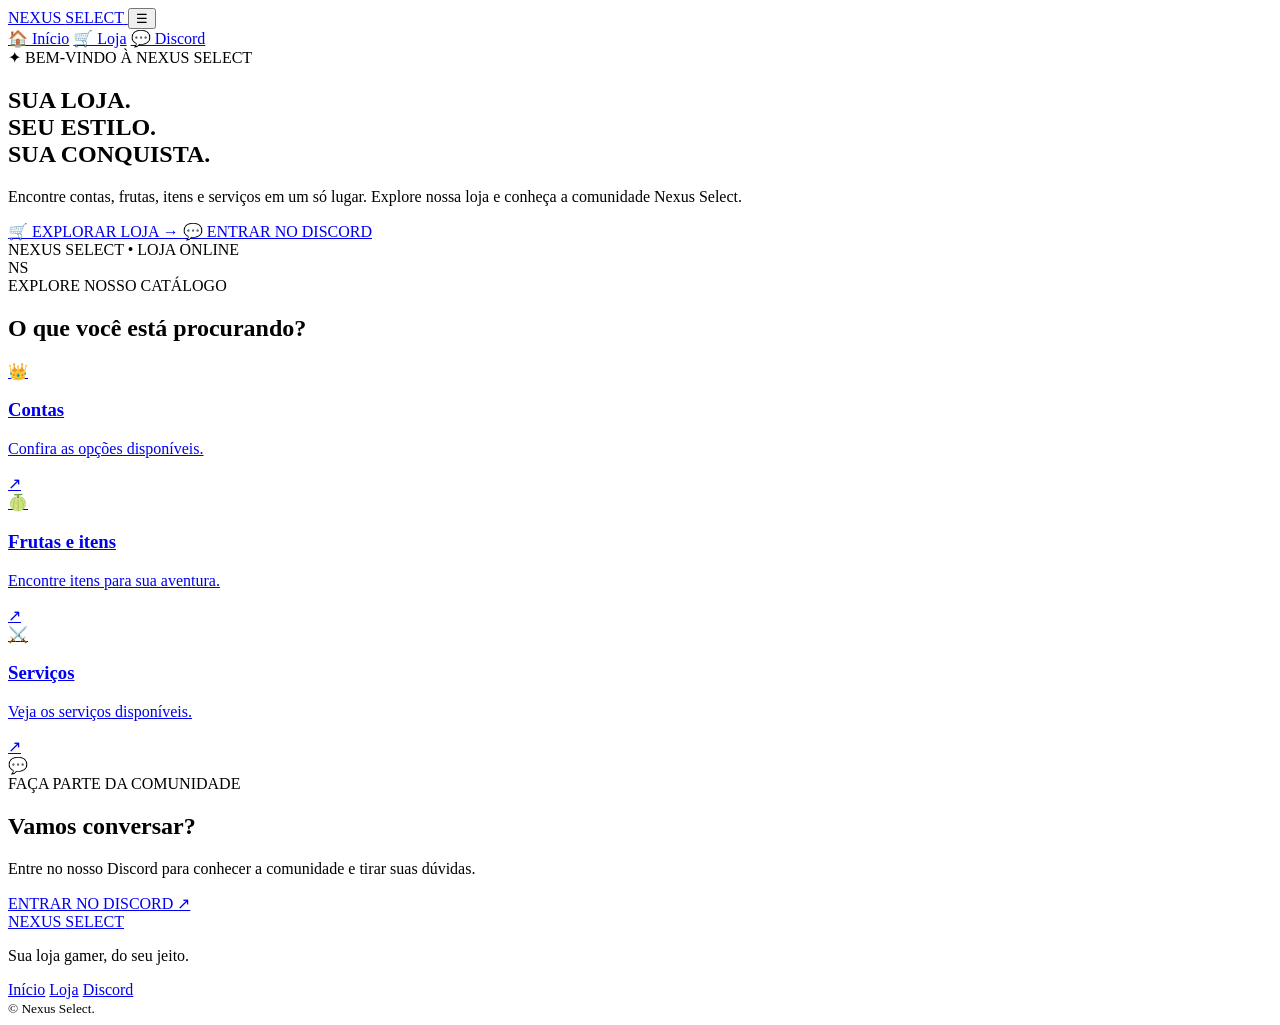
==== index.html @ 5220e0a3 "Add initial HTML structure for Nexus Select" ====
<!DOCTYPE html>
<html lang="pt-BR">
<head>
    <meta charset="UTF-8">
    <meta name="viewport" content="width=device-width, initial-scale=1.0">
    <meta name="theme-color" content="#04130f">
    <meta name="description" content="Nexus Select - Sua loja gamer online.">
    <title>Nexus Select | Início</title>
    <link rel="stylesheet" href="style.css">
</head>
<body>

<header class="header">
    <a href="index.html" class="logo">
        NEXUS <span>SELECT</span>
    </a>

    <button class="menu-button" id="menuButton"
        aria-label="Abrir menu" aria-expanded="false">☰</button>

    <nav class="nav" id="navigation">
        <a href="index.html" class="active">🏠 Início</a>
        <a href="loja.html">🛒 Loja</a>
        <a href="#discord">💬 Discord</a>
    </nav>
</header>

<main>
    <section class="hero">
        <div class="hero-content">
            <span class="tag">✦ BEM-VINDO À NEXUS SELECT</span>

            <h1>
                SUA LOJA.<br>
                SEU ESTILO.<br>
                <span>SUA CONQUISTA.</span>
            </h1>

            <p>
                Encontre contas, frutas, itens e serviços
                em um só lugar. Explore nossa loja e conheça
                a comunidade Nexus Select.
            </p>

            <div class="buttons">
                <a href="loja.html" class="btn primary">
                    🛒 EXPLORAR LOJA →
                </a>

                <a href="https://discord.gg/UbXGMjhYP"
                   class="btn secondary"
                   target="_blank" rel="noopener">
                    💬 ENTRAR NO DISCORD
                </a>
            </div>

            <div class="status">
                <span class="status-dot"></span>
                NEXUS SELECT • LOJA ONLINE
            </div>
        </div>

        <div class="decoration">
            <div class="circle circle-one"></div>
            <div class="circle circle-two"></div>
            <div class="center-logo">N<span>S</span></div>
        </div>
    </section>

    <section class="categories">
        <div class="section-title">
            <span>EXPLORE NOSSO CATÁLOGO</span>
            <h2>O que você está <span>procurando?</span></h2>
        </div>

        <div class="category-grid">
            <a href="loja.html?categoria=contas" class="category">
                <div class="category-icon purple">👑</div>
                <h3>Contas</h3>
                <p>Confira as opções disponíveis.</p>
                <span class="arrow">↗</span>
            </a>

            <a href="loja.html?categoria=frutas" class="category">
                <div class="category-icon aqua">🍈</div>
                <h3>Frutas e itens</h3>
                <p>Encontre itens para sua aventura.</p>
                <span class="arrow">↗</span>
            </a>

            <a href="loja.html?categoria=servicos" class="category">
                <div class="category-icon green">⚔️</div>
                <h3>Serviços</h3>
                <p>Veja os serviços disponíveis.</p>
                <span class="arrow">↗</span>
            </a>
        </div>
    </section>

    <section class="discord-section" id="discord">
        <div class="discord-card">
            <div class="discord-icon">💬</div>

            <div class="discord-text">
                <span>FAÇA PARTE DA COMUNIDADE</span>
                <h2>Vamos conversar?</h2>
                <p>
                    Entre no nosso Discord para conhecer a
                    comunidade e tirar suas dúvidas.
                </p>
            </div>

            <a href="https://discord.gg/UbXGMjhYP"
               class="btn discord-btn"
               target="_blank" rel="noopener">
                ENTRAR NO DISCORD ↗
            </a>
        </div>
    </section>
</main>

<footer class="footer">
    <a href="index.html" class="logo">
        NEXUS <span>SELECT</span>
    </a>

    <p>Sua loja gamer, do seu jeito.</p>

    <div class="footer-links">
        <a href="index.html">Início</a>
        <a href="loja.html">Loja</a>
        <a href="https://discord.gg/UbXGMjhYP">Discord</a>
    </div>

    <small>© <span id="year"></span> Nexus Select.</small>
</footer>

<script src="script.js"></script>
</body>
</html>
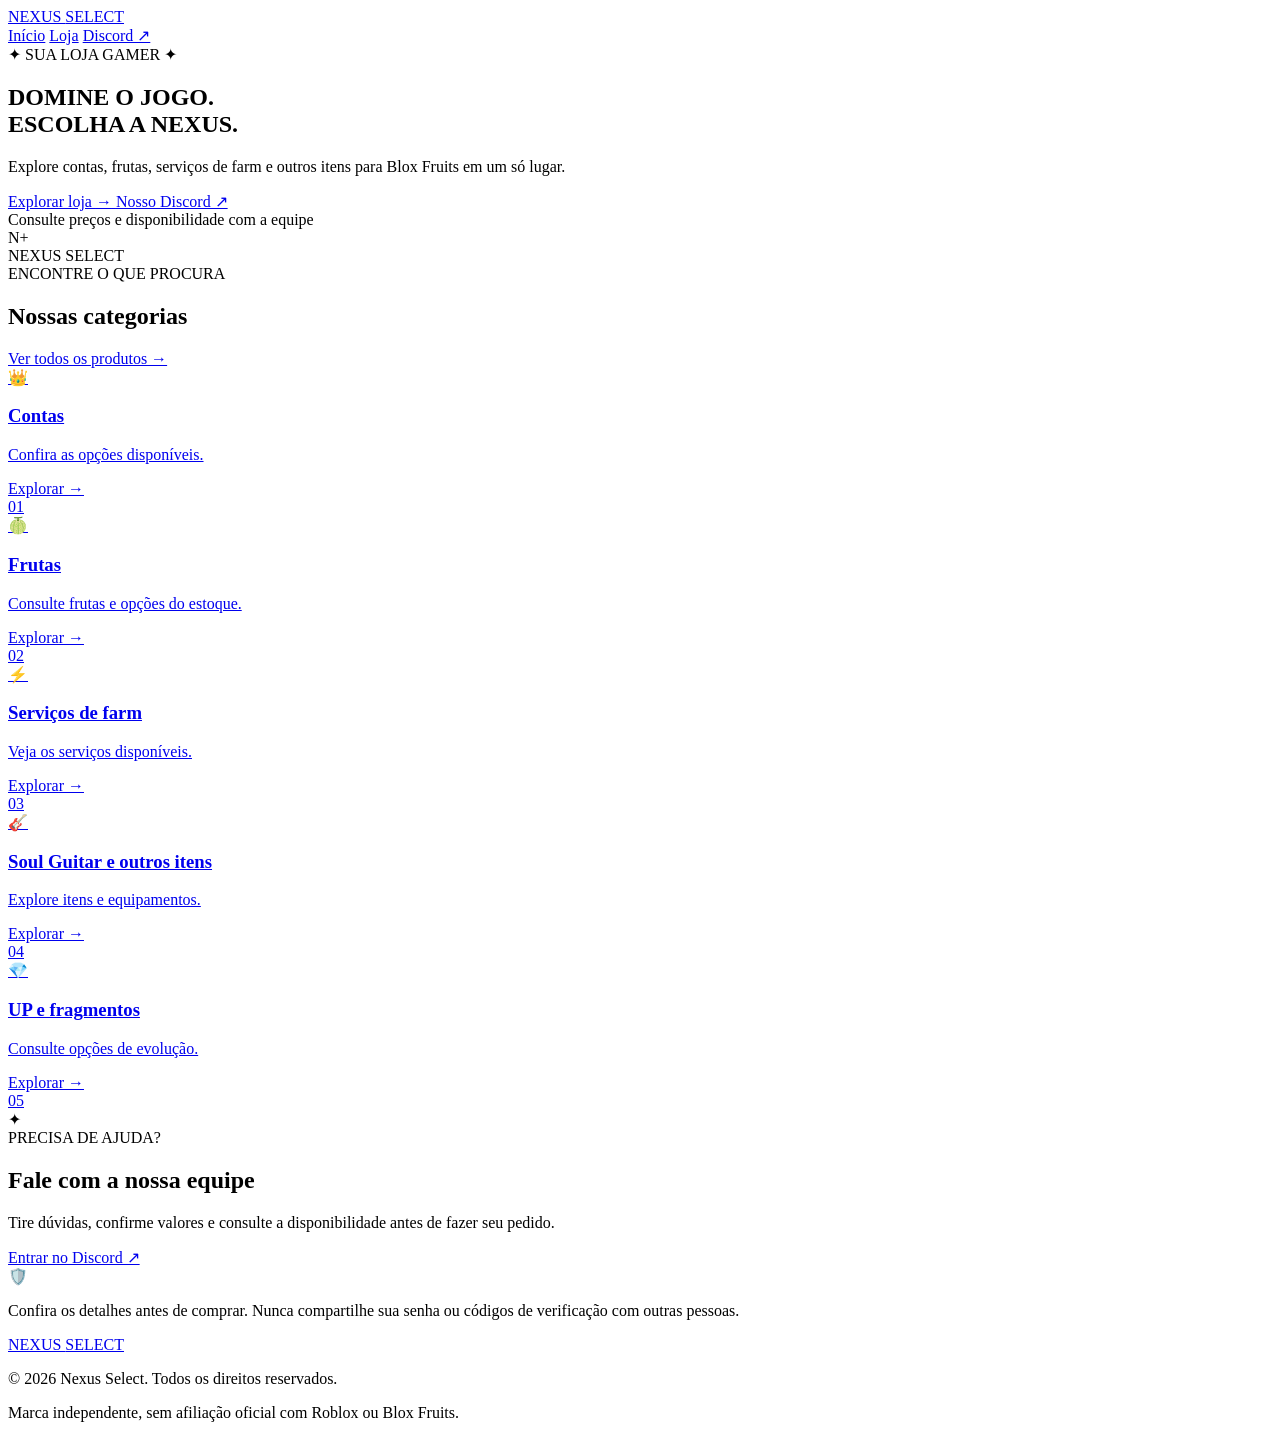
==== commit 7cd999f0: "Create index.html" ====
--- a/index.html
+++ b/index.html
@@ -1,140 +1,167 @@
+
 <!DOCTYPE html>
 <html lang="pt-BR">
 <head>
-    <meta charset="UTF-8">
-    <meta name="viewport" content="width=device-width, initial-scale=1.0">
-    <meta name="theme-color" content="#04130f">
-    <meta name="description" content="Nexus Select - Sua loja gamer online.">
-    <title>Nexus Select | Início</title>
-    <link rel="stylesheet" href="style.css">
+  <meta charset="UTF-8">
+  <meta name="viewport" content="width=device-width, initial-scale=1.0">
+  <meta name="theme-color" content="#080d0b">
+  <meta name="description" content="Nexus Select — loja de itens, frutas, contas e serviços para Blox Fruits.">
+  <title>Nexus Select | Início</title>
+  <link rel="stylesheet" href="style.css">
+  <script src="script.js" defer></script>
 </head>
+
 <body>
-
-<header class="header">
-    <a href="index.html" class="logo">
-        NEXUS <span>SELECT</span>
+  <header class="site-header">
+    <a class="brand" href="index.html" aria-label="Nexus Select, início">
+      NEXUS <span>SELECT</span>
     </a>
 
-    <button class="menu-button" id="menuButton"
-        aria-label="Abrir menu" aria-expanded="false">☰</button>
+    <nav class="main-nav" aria-label="Navegação principal">
+      <a class="nav-link active" href="index.html">Início</a>
+      <a class="nav-link" href="loja.html">Loja</a>
+      <a class="nav-link" href="https://discord.gg/UbXGMjhYP"
+         target="_blank" rel="noopener noreferrer">Discord ↗</a>
+    </nav>
+  </header>
 
-    <nav class="nav" id="navigation">
-        <a href="index.html" class="active">🏠 Início</a>
-        <a href="loja.html">🛒 Loja</a>
-        <a href="#discord">💬 Discord</a>
-    </nav>
-</header>
+  <main>
+    <section class="hero">
+      <div class="hero-glow"></div>
 
-<main>
-    <section class="hero">
-        <div class="hero-content">
-            <span class="tag">✦ BEM-VINDO À NEXUS SELECT</span>
+      <div class="hero-content">
+        <span class="eyebrow">✦ SUA LOJA GAMER ✦</span>
 
-            <h1>
-                SUA LOJA.<br>
-                SEU ESTILO.<br>
-                <span>SUA CONQUISTA.</span>
-            </h1>
+        <h1>DOMINE O JOGO.<br>
+          <span class="gradient-text">ESCOLHA A NEXUS.</span>
+        </h1>
 
-            <p>
-                Encontre contas, frutas, itens e serviços
-                em um só lugar. Explore nossa loja e conheça
-                a comunidade Nexus Select.
-            </p>
+        <p class="hero-description">
+          Explore contas, frutas, serviços de farm e outros itens
+          para Blox Fruits em um só lugar.
+        </p>
 
-            <div class="buttons">
-                <a href="loja.html" class="btn primary">
-                    🛒 EXPLORAR LOJA →
-                </a>
+        <div class="hero-actions">
+          <a class="button button-primary" href="loja.html">
+            Explorar loja <span aria-hidden="true">→</span>
+          </a>
 
-                <a href="https://discord.gg/UbXGMjhYP"
-                   class="btn secondary"
-                   target="_blank" rel="noopener">
-                    💬 ENTRAR NO DISCORD
-                </a>
-            </div>
-
-            <div class="status">
-                <span class="status-dot"></span>
-                NEXUS SELECT • LOJA ONLINE
-            </div>
+          <a class="button button-secondary"
+             href="https://discord.gg/UbXGMjhYP"
+             target="_blank" rel="noopener noreferrer">
+            Nosso Discord ↗
+          </a>
         </div>
 
-        <div class="decoration">
-            <div class="circle circle-one"></div>
-            <div class="circle circle-two"></div>
-            <div class="center-logo">N<span>S</span></div>
+        <div class="hero-status">
+          <span class="status-dot"></span>
+          <span>Consulte preços e disponibilidade com a equipe</span>
         </div>
+      </div>
+
+      <div class="hero-symbol" aria-hidden="true">
+        <div class="symbol-ring"></div>
+        <div class="symbol-core">N<span>+</span></div>
+        <div class="symbol-caption">NEXUS SELECT</div>
+      </div>
     </section>
 
-    <section class="categories">
-        <div class="section-title">
-            <span>EXPLORE NOSSO CATÁLOGO</span>
-            <h2>O que você está <span>procurando?</span></h2>
+    <section class="section categories-section" id="categorias">
+      <div class="section-heading">
+        <div>
+          <span class="eyebrow">ENCONTRE O QUE PROCURA</span>
+          <h2>Nossas <span class="gradient-text">categorias</span></h2>
         </div>
+        <a class="text-link" href="loja.html">Ver todos os produtos →</a>
+      </div>
 
-        <div class="category-grid">
-            <a href="loja.html?categoria=contas" class="category">
-                <div class="category-icon purple">👑</div>
-                <h3>Contas</h3>
-                <p>Confira as opções disponíveis.</p>
-                <span class="arrow">↗</span>
-            </a>
+      <div class="category-grid">
+        <a class="category-card" href="categoria.html?tipo=contas">
+          <div class="category-icon">👑</div>
+          <div class="category-info">
+            <h3>Contas</h3>
+            <p>Confira as opções disponíveis.</p>
+            <span class="category-link">Explorar →</span>
+          </div>
+          <span class="card-number">01</span>
+        </a>
 
-            <a href="loja.html?categoria=frutas" class="category">
-                <div class="category-icon aqua">🍈</div>
-                <h3>Frutas e itens</h3>
-                <p>Encontre itens para sua aventura.</p>
-                <span class="arrow">↗</span>
-            </a>
+        <a class="category-card" href="categoria.html?tipo=frutas">
+          <div class="category-icon">🍈</div>
+          <div class="category-info">
+            <h3>Frutas</h3>
+            <p>Consulte frutas e opções do estoque.</p>
+            <span class="category-link">Explorar →</span>
+          </div>
+          <span class="card-number">02</span>
+        </a>
 
-            <a href="loja.html?categoria=servicos" class="category">
-                <div class="category-icon green">⚔️</div>
-                <h3>Serviços</h3>
-                <p>Veja os serviços disponíveis.</p>
-                <span class="arrow">↗</span>
-            </a>
-        </div>
+        <a class="category-card" href="categoria.html?tipo=servicos">
+          <div class="category-icon">⚡</div>
+          <div class="category-info">
+            <h3>Serviços de farm</h3>
+            <p>Veja os serviços disponíveis.</p>
+            <span class="category-link">Explorar →</span>
+          </div>
+          <span class="card-number">03</span>
+        </a>
+
+        <a class="category-card" href="categoria.html?tipo=itens">
+          <div class="category-icon">🎸</div>
+          <div class="category-info">
+            <h3>Soul Guitar e outros itens</h3>
+            <p>Explore itens e equipamentos.</p>
+            <span class="category-link">Explorar →</span>
+          </div>
+          <span class="card-number">04</span>
+        </a>
+
+        <a class="category-card" href="categoria.html?tipo=up">
+          <div class="category-icon">💎</div>
+          <div class="category-info">
+            <h3>UP e fragmentos</h3>
+            <p>Consulte opções de evolução.</p>
+            <span class="category-link">Explorar →</span>
+          </div>
+          <span class="card-number">05</span>
+        </a>
+      </div>
     </section>
 
-    <section class="discord-section" id="discord">
-        <div class="discord-card">
-            <div class="discord-icon">💬</div>
+    <section class="discord-banner">
+      <div class="discord-mark" aria-hidden="true">✦</div>
+      <div class="discord-copy">
+        <span class="eyebrow">PRECISA DE AJUDA?</span>
+        <h2>Fale com a nossa equipe</h2>
+        <p>
+          Tire dúvidas, confirme valores e consulte a disponibilidade
+          antes de fazer seu pedido.
+        </p>
+      </div>
+      <a class="button button-primary"
+         href="https://discord.gg/UbXGMjhYP"
+         target="_blank" rel="noopener noreferrer">
+        Entrar no Discord ↗
+      </a>
+    </section>
 
-            <div class="discord-text">
-                <span>FAÇA PARTE DA COMUNIDADE</span>
-                <h2>Vamos conversar?</h2>
-                <p>
-                    Entre no nosso Discord para conhecer a
-                    comunidade e tirar suas dúvidas.
-                </p>
-            </div>
+    <section class="trust-note">
+      <span aria-hidden="true">🛡️</span>
+      <p>
+        Confira os detalhes antes de comprar. Nunca compartilhe sua senha
+        ou códigos de verificação com outras pessoas.
+      </p>
+    </section>
+  </main>
 
-            <a href="https://discord.gg/UbXGMjhYP"
-               class="btn discord-btn"
-               target="_blank" rel="noopener">
-                ENTRAR NO DISCORD ↗
-            </a>
-        </div>
-    </section>
-</main>
-
-<footer class="footer">
-    <a href="index.html" class="logo">
-        NEXUS <span>SELECT</span>
+  <footer class="site-footer">
+    <a class="brand footer-brand" href="index.html">
+      NEXUS <span>SELECT</span>
     </a>
-
-    <p>Sua loja gamer, do seu jeito.</p>
-
-    <div class="footer-links">
-        <a href="index.html">Início</a>
-        <a href="loja.html">Loja</a>
-        <a href="https://discord.gg/UbXGMjhYP">Discord</a>
-    </div>
-
-    <small>© <span id="year"></span> Nexus Select.</small>
-</footer>
-
-<script src="script.js"></script>
+    <p>© 2026 Nexus Select. Todos os direitos reservados.</p>
+    <p class="footer-disclaimer">
+      Marca independente, sem afiliação oficial com Roblox ou Blox Fruits.
+    </p>
+  </footer>
 </body>
 </html>
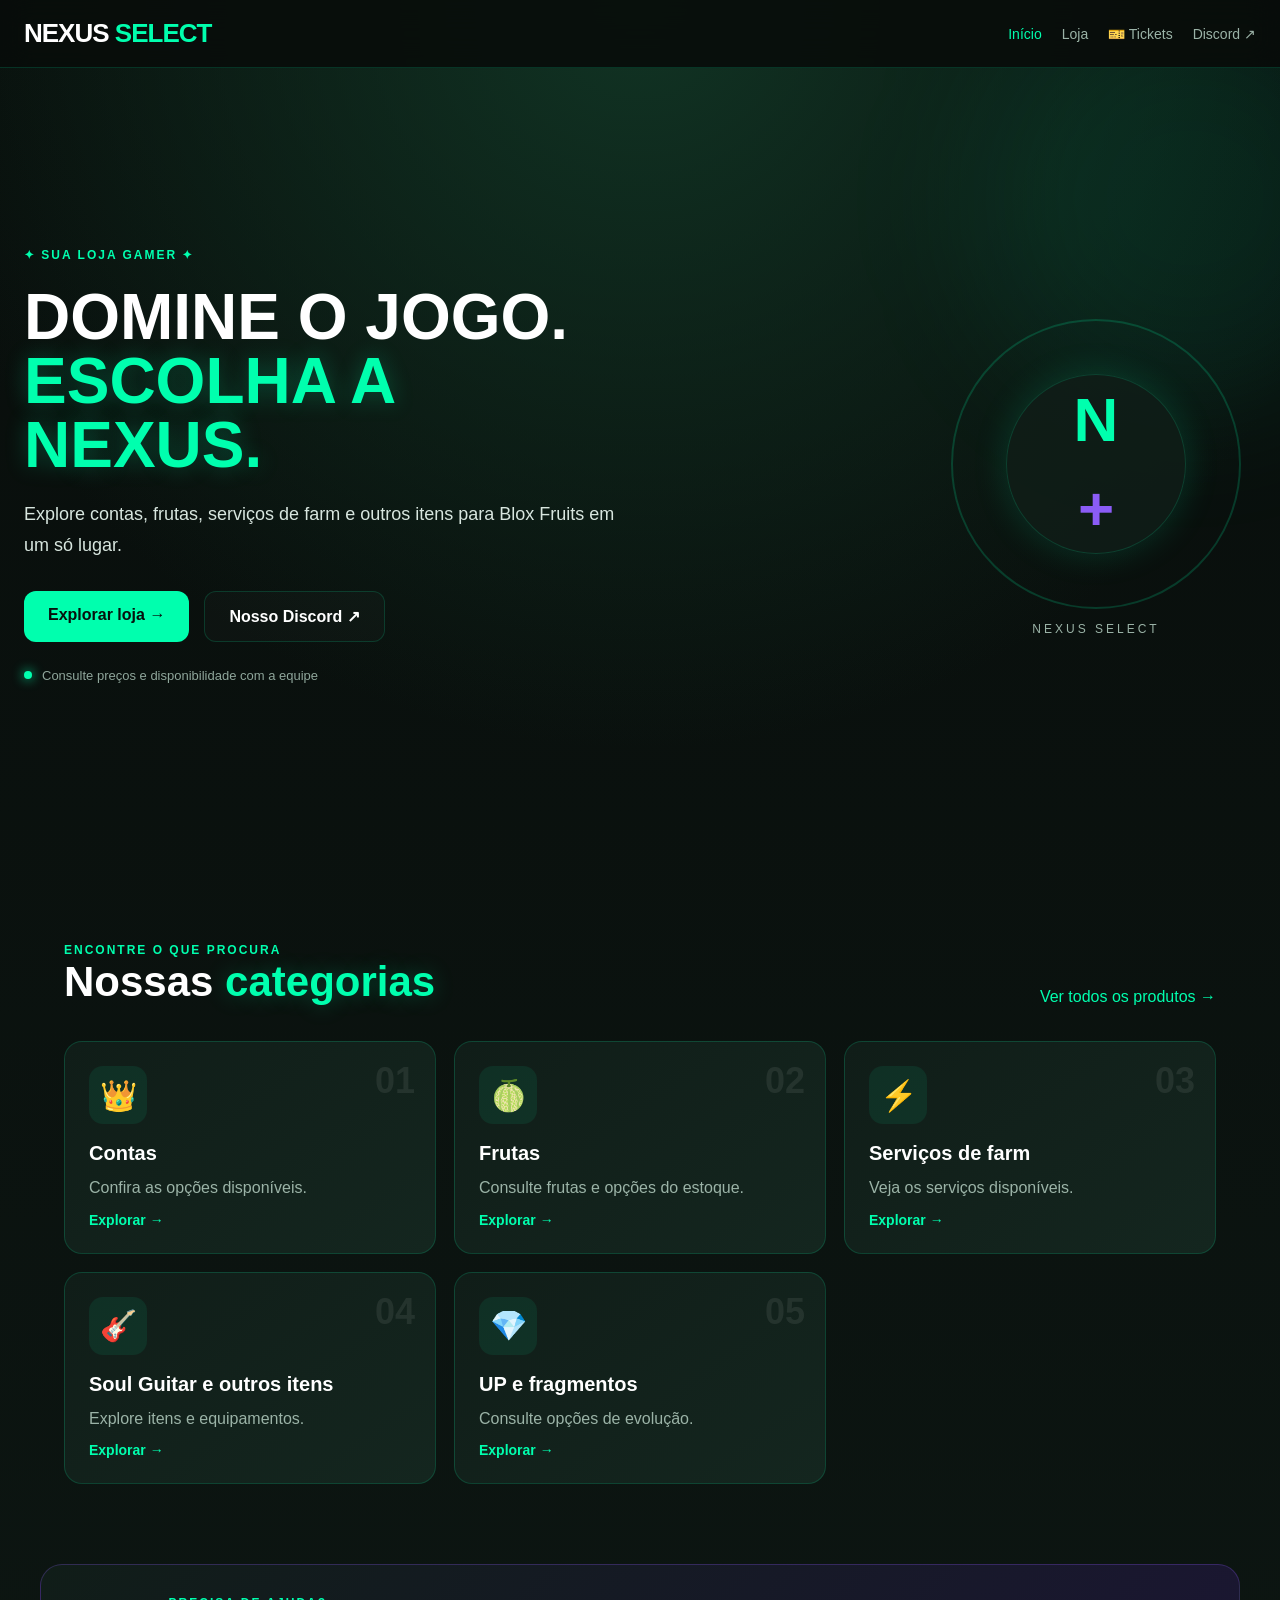
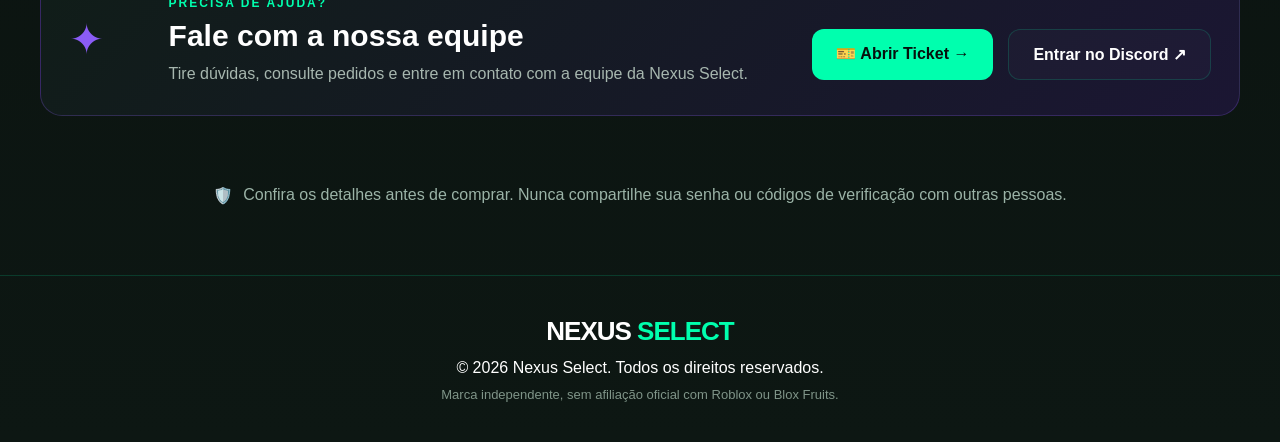
==== commit 1c964ac6: "Revise help section and add ticket button Updated text for clarity and added ticket link." ====
--- a/index.html
+++ b/index.html
@@ -20,7 +20,9 @@
     <nav class="main-nav" aria-label="Navegação principal">
       <a class="nav-link active" href="index.html">Início</a>
       <a class="nav-link" href="loja.html">Loja</a>
-      <a class="nav-link" href="https://discord.gg/UbXGMjhYP"
+      <a class="nav-link" href="tickets.html">🎫 Tickets</a>
+      <a class="nav-link"
+         href="https://discord.gg/UbXGMjhYP"
          target="_blank" rel="noopener noreferrer">Discord ↗</a>
     </nav>
   </header>
@@ -128,21 +130,31 @@
       </div>
     </section>
 
+    <!-- AJUDA E TICKETS -->
     <section class="discord-banner">
       <div class="discord-mark" aria-hidden="true">✦</div>
+
       <div class="discord-copy">
         <span class="eyebrow">PRECISA DE AJUDA?</span>
         <h2>Fale com a nossa equipe</h2>
         <p>
-          Tire dúvidas, confirme valores e consulte a disponibilidade
-          antes de fazer seu pedido.
+          Tire dúvidas, consulte pedidos e entre em contato
+          com a equipe da Nexus Select.
         </p>
       </div>
-      <a class="button button-primary"
-         href="https://discord.gg/UbXGMjhYP"
-         target="_blank" rel="noopener noreferrer">
-        Entrar no Discord ↗
-      </a>
+
+      <div class="hero-actions">
+        <a class="button button-primary"
+           href="tickets.html">
+          🎫 Abrir Ticket →
+        </a>
+
+        <a class="button button-secondary"
+           href="https://discord.gg/UbXGMjhYP"
+           target="_blank" rel="noopener noreferrer">
+          Entrar no Discord ↗
+        </a>
+      </div>
     </section>
 
     <section class="trust-note">
@@ -158,7 +170,9 @@
     <a class="brand footer-brand" href="index.html">
       NEXUS <span>SELECT</span>
     </a>
+
     <p>© 2026 Nexus Select. Todos os direitos reservados.</p>
+
     <p class="footer-disclaimer">
       Marca independente, sem afiliação oficial com Roblox ou Blox Fruits.
     </p>
--- a/style.css
+++ b/style.css
@@ -0,0 +1,453 @@
+
+/* BOTÃO DO SISTEMA DE TICKETS */
+.botao-tickets {
+  display: inline-flex;
+  align-items: center;
+  justify-content: center;
+  gap: 8px;
+  padding: 14px 22px;
+  margin: 8px;
+  border: 1px solid #39ff88;
+  border-radius: 12px;
+  background: #10251b;
+  color: #39ff88;
+  font-weight: bold;
+  text-decoration: none;
+  transition: 0.2s ease;
+}
+
+.botao-tickets:hover {
+  background: #39ff88;
+  color: #07110b;
+  transform: translateY(-2px);
+}
+@import url('https://fonts.googleapis.com/css2?family=Inter:wght@400;500;600;700;800;900&display=swap');
+
+:root{
+  --bg:#080d0b;
+  --bg2:#0d1713;
+  --card:#101d18;
+  --card2:#14261f;
+  --green:#00ffae;
+  --green2:#00d68f;
+  --purple:#8b5cf6;
+  --white:#ffffff;
+  --text:#d8e6df;
+  --line:rgba(0,255,174,.16);
+}
+
+*{
+  margin:0;
+  padding:0;
+  box-sizing:border-box;
+}
+
+html{
+  scroll-behavior:smooth;
+}
+
+body{
+  font-family:Inter,sans-serif;
+  background:
+    radial-gradient(circle at top,#113424 0%,transparent 35%),
+    linear-gradient(180deg,var(--bg),var(--bg2));
+  color:var(--white);
+}
+
+a{
+  text-decoration:none;
+  color:inherit;
+}
+
+/* HEADER */
+
+.site-header{
+  position:sticky;
+  top:0;
+  z-index:100;
+  backdrop-filter:blur(15px);
+  background:rgba(8,13,11,.9);
+  border-bottom:1px solid var(--line);
+}
+
+.site-header{
+  display:flex;
+  justify-content:space-between;
+  align-items:center;
+  padding:18px 24px;
+}
+
+.brand{
+  font-size:26px;
+  font-weight:900;
+  letter-spacing:-1px;
+}
+
+.brand span{
+  color:var(--green);
+}
+
+.main-nav{
+  display:flex;
+  gap:20px;
+}
+
+.nav-link{
+  color:#9bb3a7;
+  font-size:14px;
+  transition:.2s;
+}
+
+.nav-link:hover,
+.nav-link.active{
+  color:var(--green);
+}
+
+/* HERO */
+
+.hero{
+  min-height:88vh;
+  display:flex;
+  justify-content:space-between;
+  align-items:center;
+  gap:40px;
+  padding:70px 24px;
+  position:relative;
+  overflow:hidden;
+}
+
+.hero-glow{
+  position:absolute;
+  right:-120px;
+  top:-80px;
+  width:420px;
+  height:420px;
+  border-radius:50%;
+  background:rgba(0,255,174,.08);
+  filter:blur(70px);
+}
+
+.hero-content{
+  max-width:620px;
+  position:relative;
+  z-index:2;
+}
+
+.eyebrow{
+  color:var(--green);
+  font-size:12px;
+  font-weight:800;
+  letter-spacing:2px;
+}
+
+.hero h1{
+  font-size:64px;
+  line-height:1;
+  margin:22px 0;
+}
+
+.gradient-text{
+  color:var(--green);
+  text-shadow:0 0 22px rgba(0,255,174,.25);
+}
+
+.hero-description{
+  color:var(--text);
+  font-size:18px;
+  line-height:1.7;
+}
+
+.hero-actions{
+  display:flex;
+  gap:15px;
+  margin-top:30px;
+  flex-wrap:wrap;
+}
+
+.button{
+  padding:15px 24px;
+  border-radius:12px;
+  font-weight:800;
+  transition:.2s;
+}
+
+.button:hover{
+  transform:translateY(-3px);
+}
+
+.button-primary{
+  background:var(--green);
+  color:#07110d;
+}
+
+.button-secondary{
+  border:1px solid var(--line);
+  background:rgba(255,255,255,.02);
+}
+
+.hero-status{
+  display:flex;
+  align-items:center;
+  gap:10px;
+  margin-top:26px;
+  color:#8fa69b;
+  font-size:13px;
+}
+
+.status-dot{
+  width:8px;
+  height:8px;
+  border-radius:50%;
+  background:var(--green);
+  box-shadow:0 0 12px var(--green);
+}
+
+/* SÍMBOLO */
+
+.hero-symbol{
+  position:relative;
+  width:320px;
+  height:320px;
+  display:grid;
+  place-items:center;
+}
+
+.symbol-ring{
+  position:absolute;
+  width:290px;
+  height:290px;
+  border-radius:50%;
+  border:2px solid rgba(0,255,174,.18);
+}
+
+.symbol-core{
+  width:180px;
+  height:180px;
+  border-radius:50%;
+  display:grid;
+  place-items:center;
+  background:rgba(16,29,24,.9);
+  border:1px solid var(--line);
+  font-size:62px;
+  font-weight:900;
+  color:var(--green);
+  box-shadow:0 0 35px rgba(0,255,174,.15);
+}
+
+.symbol-core span{
+  color:var(--purple);
+}
+
+.symbol-caption{
+  position:absolute;
+  bottom:-12px;
+  font-size:12px;
+  letter-spacing:3px;
+  color:#9bb3a7;
+}
+
+/* SEÇÕES */
+
+.section{
+  max-width:1200px;
+  margin:auto;
+  padding:80px 24px;
+}
+
+.section-heading{
+  display:flex;
+  justify-content:space-between;
+  align-items:flex-end;
+  margin-bottom:35px;
+  gap:20px;
+}
+
+.section-heading h2{
+  font-size:42px;
+}
+
+.text-link{
+  color:var(--green);
+}
+
+/* CATEGORIAS */
+
+.category-grid{
+  display:grid;
+  grid-template-columns:repeat(3,1fr);
+  gap:18px;
+}
+
+.category-card{
+  position:relative;
+  padding:24px;
+  border-radius:18px;
+  background:linear-gradient(145deg,var(--card),var(--card2));
+  border:1px solid var(--line);
+  transition:.2s;
+}
+
+.category-card:hover{
+  transform:translateY(-5px);
+  border-color:rgba(0,255,174,.45);
+}
+
+.category-icon{
+  width:58px;
+  height:58px;
+  display:grid;
+  place-items:center;
+  border-radius:14px;
+  background:rgba(0,255,174,.08);
+  font-size:30px;
+}
+
+.category-info h3{
+  margin-top:18px;
+  font-size:20px;
+}
+
+.category-info p{
+  margin:10px 0;
+  color:#9bb3a7;
+  line-height:1.6;
+}
+
+.category-link{
+  color:var(--green);
+  font-size:14px;
+  font-weight:700;
+}
+
+.card-number{
+  position:absolute;
+  top:18px;
+  right:20px;
+  color:rgba(255,255,255,.08);
+  font-size:36px;
+  font-weight:900;
+}
+
+/* DISCORD */
+
+.discord-banner{
+  max-width:1200px;
+  margin:0 auto 70px;
+  padding:28px;
+  border-radius:22px;
+  background:linear-gradient(135deg,#101d18,#1b1633);
+  border:1px solid rgba(139,92,246,.25);
+  display:flex;
+  align-items:center;
+  justify-content:space-between;
+  gap:24px;
+}
+
+.discord-mark{
+  font-size:42px;
+  color:var(--purple);
+}
+
+.discord-copy h2{
+  margin:8px 0;
+  font-size:30px;
+}
+
+.discord-copy p{
+  color:#a7b7af;
+  line-height:1.6;
+}
+
+/* AVISO */
+
+.trust-note{
+  max-width:900px;
+  margin:0 auto 70px;
+  text-align:center;
+  color:#9bb3a7;
+  display:flex;
+  gap:10px;
+  justify-content:center;
+  align-items:center;
+}
+
+/* FOOTER */
+
+.site-footer{
+  border-top:1px solid var(--line);
+  text-align:center;
+  padding:40px 20px;
+}
+
+.footer-brand{
+  display:inline-block;
+  margin-bottom:12px;
+}
+
+.footer-disclaimer{
+  color:#7f9488;
+  font-size:13px;
+  margin-top:10px;
+}
+
+/* RESPONSIVO */
+
+@media(max-width:900px){
+
+  .hero{
+    flex-direction:column;
+    text-align:center;
+    min-height:auto;
+    padding-top:60px;
+  }
+
+  .hero-content{
+    max-width:100%;
+  }
+
+  .hero-actions{
+    justify-content:center;
+  }
+
+  .hero-status{
+    justify-content:center;
+  }
+
+  .section-heading{
+    flex-direction:column;
+    align-items:flex-start;
+  }
+
+  .category-grid{
+    grid-template-columns:1fr;
+  }
+
+  .discord-banner{
+    flex-direction:column;
+    text-align:center;
+  }
+
+  .main-nav{
+    gap:14px;
+  }
+
+  .hero h1{
+    font-size:48px;
+  }
+
+  .hero-symbol{
+    width:240px;
+    height:240px;
+  }
+
+  .symbol-ring{
+    width:220px;
+    height:220px;
+  }
+
+  .symbol-core{
+    width:140px;
+    height:140px;
+    font-size:46px;
+  }
+  }
